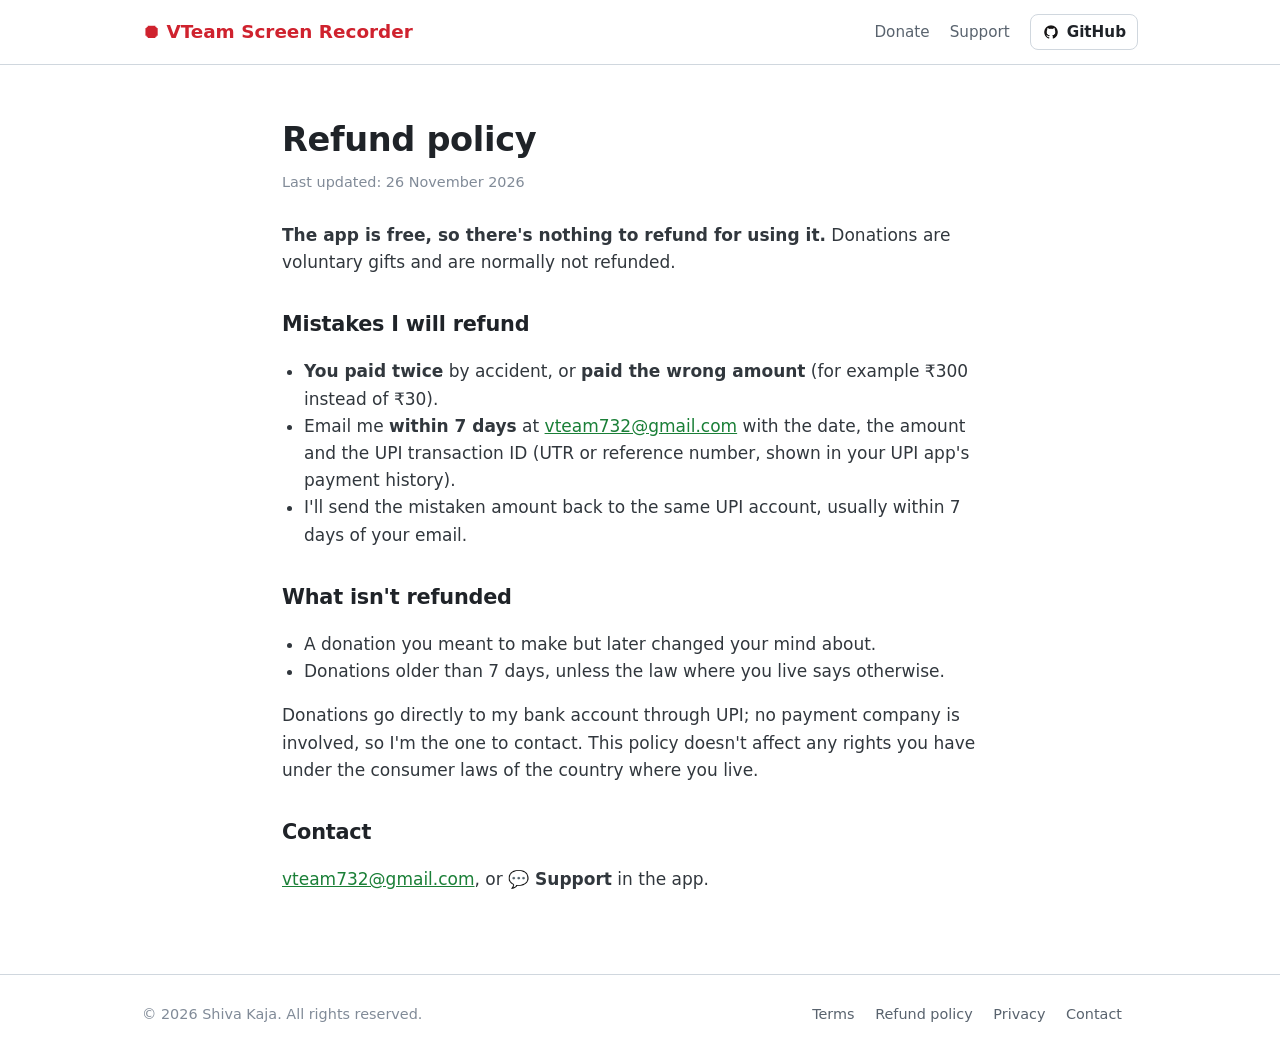
==== docs/refund.html @ 03bdc4d3 "VTeam Screen Recorder v1.0.0 Free Windows screen recorder: full screen as one MP4 with PC sound and " ====
<!DOCTYPE html>
<html lang="en">
<head>
  <meta charset="utf-8">
  <meta name="viewport" content="width=device-width, initial-scale=1">
  <title>Refund policy · VTeam Screen Recorder</title>
  <link rel="stylesheet" href="style.css">
  <link rel="icon" href="data:image/svg+xml,%3Csvg xmlns='http://www.w3.org/2000/svg' viewBox='0 0 100 100'%3E%3Ccircle cx='50' cy='50' r='40' fill='%23CF222E'/%3E%3C/svg%3E">
  <style>.brand { color: var(--red); } .brand:hover { color: #A40E26; }</style>
</head>
<body>

<header class="site-header">
  <div class="wrap">
    <a class="brand" href="./">⏺ VTeam Screen Recorder</a>
    <nav class="nav">
      <a href="./#donate">Donate</a>
      <a href="./#support">Support</a>
      <a class="gh" href="https://github.com/souldraft?tab=repositories" target="_blank" rel="noopener" title="My apps on GitHub" aria-label="Shiva Kaja's GitHub repositories"><img src="github-mark.png" alt="" width="18" height="18">GitHub</a>
    </nav>
  </div>
</header>

<main class="page">
  <h1>Refund policy</h1>
  <p class="updated">Last updated: 26 November 2026</p>

  <p><strong>The app is free, so there's nothing to refund for using it.</strong> Donations are voluntary gifts and are normally not refunded.</p>

  <h2>Mistakes I will refund</h2>
  <ul>
    <li><strong>You paid twice</strong> by accident, or <strong>paid the wrong amount</strong> (for example ₹300 instead of ₹30).</li>
    <li>Email me <strong>within 7 days</strong> at <a href="mailto:vteam732@gmail.com">vteam732@gmail.com</a> with the date, the amount and the UPI transaction ID (UTR or reference number, shown in your UPI app's payment history).</li>
    <li>I'll send the mistaken amount back to the same UPI account, usually within 7 days of your email.</li>
  </ul>

  <h2>What isn't refunded</h2>
  <ul>
    <li>A donation you meant to make but later changed your mind about.</li>
    <li>Donations older than 7 days, unless the law where you live says otherwise.</li>
  </ul>

  <p>Donations go directly to my bank account through UPI; no payment company is involved, so I'm the one to contact. This policy doesn't affect any rights you have under the consumer laws of the country where you live.</p>

  <h2>Contact</h2>
  <p><a href="mailto:vteam732@gmail.com">vteam732@gmail.com</a>, or <strong>💬 Support</strong> in the app.</p>
</main>

<footer class="site-footer">
  <div class="wrap">
    <div>© 2026 Shiva Kaja. All rights reserved.</div>
    <div>
      <a href="terms.html">Terms</a>
      <a href="refund.html">Refund policy</a>
      <a href="privacy.html">Privacy</a>
      <a href="mailto:vteam732@gmail.com">Contact</a>
    </div>
  </div>
</footer>

</body>
</html>
---- docs/style.css ----
/* Video Downloader website: white theme, green accent (same as the app) */
:root {
  --green: #1A7F37;
  --green-hover: #156D2E;
  --green-soft: #DAFBE1;
  --text: #1F2328;
  --muted: #59636E;
  --faint: #818B98;
  --border: #D0D7DE;
  --surface: #F6F8FA;
  --amber-bg: #FFF8C5;
  --amber-border: #D4A72C;
  --amber-text: #7D4E00;
  --red: #CF222E;
  --radius: 10px;
  --max: 1040px;
}

* { box-sizing: border-box; }

html { -webkit-text-size-adjust: 100%; }

body {
  margin: 0;
  font-family: "Segoe UI", system-ui, -apple-system, Roboto, "Helvetica Neue", Arial, sans-serif;
  font-size: 17px;
  line-height: 1.6;
  color: var(--text);
  background: #FFFFFF;
}

a { color: var(--green); }
a:hover { color: var(--green-hover); }

code, .mono {
  font-family: "Cascadia Mono", Consolas, "SFMono-Regular", Menlo, monospace;
  font-size: 0.88em;
}

code {
  background: var(--surface);
  border: 1px solid var(--border);
  border-radius: 6px;
  padding: 0.1em 0.4em;
}

.wrap { max-width: var(--max); margin: 0 auto; padding: 0 22px; }

/* ---------- header ---------- */
.site-header { border-bottom: 1px solid var(--border); background: #FFFFFF; }
.site-header .wrap { display: flex; align-items: center; justify-content: space-between; gap: 16px; min-height: 64px; flex-wrap: wrap; }
.brand { font-weight: 700; font-size: 1.15rem; color: var(--green); text-decoration: none; white-space: nowrap; }
.brand:hover { color: var(--green-hover); }
.nav { display: flex; gap: 20px; flex-wrap: wrap; }
.nav a { color: var(--muted); text-decoration: none; font-size: 0.95rem; }
.nav a:hover { color: var(--text); }

/* ---------- buttons ---------- */
.btn {
  display: inline-block;
  padding: 12px 22px;
  border-radius: 8px;
  font-weight: 600;
  font-size: 1rem;
  text-decoration: none;
  border: 1px solid transparent;
  cursor: pointer;
  font-family: inherit;
}
.btn-primary { background: var(--green); color: #FFFFFF; }
.btn-primary:hover { background: var(--green-hover); color: #FFFFFF; }
.btn-secondary { background: #FFFFFF; color: var(--text); border-color: var(--border); }
.btn-secondary:hover { background: var(--surface); color: var(--text); }
.btn[aria-disabled="true"], .btn:disabled { background: var(--surface); color: var(--faint); border-color: var(--border); cursor: not-allowed; }
.btn-block { display: block; width: 100%; text-align: center; }

/* ---------- hero ---------- */
.hero { padding: 64px 0 40px; text-align: center; }
.hero h1 { font-size: clamp(2rem, 5vw, 3rem); line-height: 1.15; margin: 0 0 16px; letter-spacing: -0.02em; }
.hero h1 span { color: var(--green); }
.hero p.lead { font-size: 1.2rem; color: var(--muted); max-width: 640px; margin: 0 auto 28px; }
.hero .actions { display: flex; gap: 12px; justify-content: center; flex-wrap: wrap; }
.hero .small { color: var(--faint); font-size: 0.9rem; margin-top: 14px; }

.shot { margin: 36px auto 0; max-width: 900px; }
.shot img { width: 100%; height: auto; border: 1px solid var(--border); border-radius: var(--radius); box-shadow: 0 8px 30px rgba(31, 35, 40, 0.10); }
.shot figcaption { color: var(--faint); font-size: 0.85rem; margin-top: 8px; text-align: center; }

/* ---------- sections ---------- */
section { padding: 56px 0; }
section.alt { background: var(--surface); border-top: 1px solid var(--border); border-bottom: 1px solid var(--border); }
h2 { font-size: 1.8rem; margin: 0 0 8px; letter-spacing: -0.01em; }
h3 { font-size: 1.12rem; margin: 0 0 6px; }
.section-lead { color: var(--muted); margin: 0 0 32px; }

.grid { display: grid; gap: 18px; grid-template-columns: repeat(auto-fit, minmax(260px, 1fr)); }
.card { background: #FFFFFF; border: 1px solid var(--border); border-radius: var(--radius); padding: 22px; }
.card p { margin: 0; color: var(--muted); }
.card .icon { font-size: 1.5rem; margin-bottom: 8px; }

/* ---------- pricing ---------- */
.plans { display: grid; gap: 20px; grid-template-columns: repeat(auto-fit, minmax(280px, 1fr)); max-width: 820px; margin: 0 auto; }
.plan { background: #FFFFFF; border: 1px solid var(--border); border-radius: var(--radius); padding: 28px; display: flex; flex-direction: column; }
.plan.pro { border: 2px solid var(--green); }
.plan .price { font-size: 2.2rem; font-weight: 700; margin: 6px 0 2px; }
.plan .price small { font-size: 1rem; font-weight: 400; color: var(--muted); }
.plan ul { list-style: none; padding: 0; margin: 18px 0 24px; flex: 1; }
.plan li { padding: 6px 0 6px 28px; position: relative; }
.plan li::before { content: "✓"; position: absolute; left: 0; color: var(--green); font-weight: 700; }
.plan li.no { color: var(--faint); }
.plan li.no::before { content: "–"; color: var(--faint); }
.badge { display: inline-block; font-size: 0.78rem; font-weight: 700; letter-spacing: 0.04em; text-transform: uppercase; color: var(--green); background: var(--green-soft); border-radius: 999px; padding: 3px 10px; }

.note { background: var(--amber-bg); border: 1px solid var(--amber-border); color: var(--amber-text); border-radius: 8px; padding: 12px 16px; font-size: 0.95rem; }
.note-plain { background: var(--surface); border: 1px solid var(--border); border-radius: 8px; padding: 12px 16px; font-size: 0.95rem; color: var(--muted); }

/* ---------- steps ---------- */
ol.steps { counter-reset: step; list-style: none; padding: 0; margin: 0; display: grid; gap: 14px; }
ol.steps li { counter-increment: step; position: relative; padding: 14px 16px 14px 60px; background: #FFFFFF; border: 1px solid var(--border); border-radius: var(--radius); }
ol.steps li::before { content: counter(step); position: absolute; left: 16px; top: 13px; width: 30px; height: 30px; border-radius: 50%; background: var(--green); color: #FFFFFF; font-weight: 700; display: flex; align-items: center; justify-content: center; font-size: 0.95rem; }

/* ---------- FAQ ---------- */
details { border: 1px solid var(--border); border-radius: var(--radius); padding: 14px 18px; background: #FFFFFF; margin-bottom: 10px; }
details summary { cursor: pointer; font-weight: 600; }
details p { margin: 10px 0 0; color: var(--muted); }

/* ---------- text pages (terms, privacy, refund) ---------- */
.page { max-width: 760px; margin: 0 auto; padding: 48px 22px 64px; }
.page h1 { font-size: 2.1rem; margin: 0 0 4px; letter-spacing: -0.01em; }
.page .updated { color: var(--faint); font-size: 0.9rem; margin: 0 0 28px; }
.page h2 { font-size: 1.3rem; margin: 32px 0 8px; }
.page p, .page li { color: #31373D; }
.page ul { padding-left: 22px; }

/* ---------- thanks page ---------- */
.keybox { display: flex; gap: 10px; flex-wrap: wrap; align-items: stretch; margin: 12px 0 8px; }
.keybox output { flex: 1; min-width: 220px; font-family: "Cascadia Mono", Consolas, Menlo, monospace; font-size: 1.05rem; background: var(--surface); border: 1px solid var(--border); border-radius: 8px; padding: 12px 14px; word-break: break-all; user-select: all; }
.hidden { display: none !important; }

/* ---------- footer ---------- */
.site-footer { border-top: 1px solid var(--border); padding: 28px 0 36px; color: var(--faint); font-size: 0.9rem; }
.site-footer .wrap { display: flex; justify-content: space-between; gap: 16px; flex-wrap: wrap; }
.site-footer a { color: var(--muted); text-decoration: none; margin-right: 16px; }
.site-footer a:hover { color: var(--text); }

@media (max-width: 600px) {
  body { font-size: 16px; }
  .hero { padding: 40px 0 28px; }
  section { padding: 40px 0; }
  .nav { gap: 14px; }
}

/* GitHub link in the header (official GitHub mark, links to my repositories) */
.nav { align-items: center; }
.nav a.gh { display: inline-flex; align-items: center; gap: 7px; color: var(--text); border: 1px solid var(--border); border-radius: 8px; padding: 5px 11px; font-weight: 600; }
.nav a.gh:hover { background: var(--surface); }
.nav a.gh img { display: block; }
.eyebrow { display: inline-block; font-size: 0.85rem; font-weight: 700; letter-spacing: 0.05em; text-transform: uppercase; color: var(--green); margin: 0 0 14px; }

/* donate box */
.amounts { display: grid; grid-template-columns: repeat(5, 1fr); gap: 6px; }
.amounts button { font: inherit; font-weight: 700; padding: 9px 0; border-radius: 8px; border: 1px solid var(--border); background: #FFFFFF; color: var(--text); cursor: pointer; }
.amounts button:hover { background: var(--surface); }
.amounts button[aria-pressed="true"] { background: var(--green); border-color: var(--green); color: #FFFFFF; }
.qr { display: flex; justify-content: center; margin: 16px 0 8px; }
.qr img { width: 220px; height: 220px; border: 1px solid var(--border); border-radius: 8px; image-rendering: pixelated; }
.upi-id { text-align: center; margin: 4px 0 12px; font-size: 0.95rem; }
.link-btn { font: inherit; font-size: 0.9rem; background: none; border: none; color: var(--green); cursor: pointer; text-decoration: underline; padding: 0 4px; }
.small-note { color: var(--faint); font-size: 0.85rem; margin: 10px 0 0; }
.mobile-only { display: none; }
@media (max-width: 760px), (pointer: coarse) { .mobile-only { display: block; } }
.consent { display: flex; gap: 10px; align-items: flex-start; margin: 14px 0 0; padding: 12px; background: var(--surface); border: 1px solid var(--border); border-radius: 8px; font-size: 0.9rem; line-height: 1.45; cursor: pointer; }
.consent input { width: 20px; height: 20px; margin: 1px 0 0; flex: none; accent-color: var(--green); cursor: pointer; }
.qr-locked { width: 220px; height: 220px; display: flex; align-items: center; justify-content: center; text-align: center; color: var(--faint); background: var(--surface); border: 1px solid var(--border); border-radius: 8px; font-size: 0.95rem; }
.amount-note { text-align: center; color: var(--muted); font-size: 0.9rem; margin: 0 0 4px; }
.link-btn:disabled { color: var(--faint); cursor: not-allowed; text-decoration: none; }
.btn[aria-disabled="true"].btn-primary { background: var(--surface); color: var(--faint); border-color: var(--border); cursor: not-allowed; }
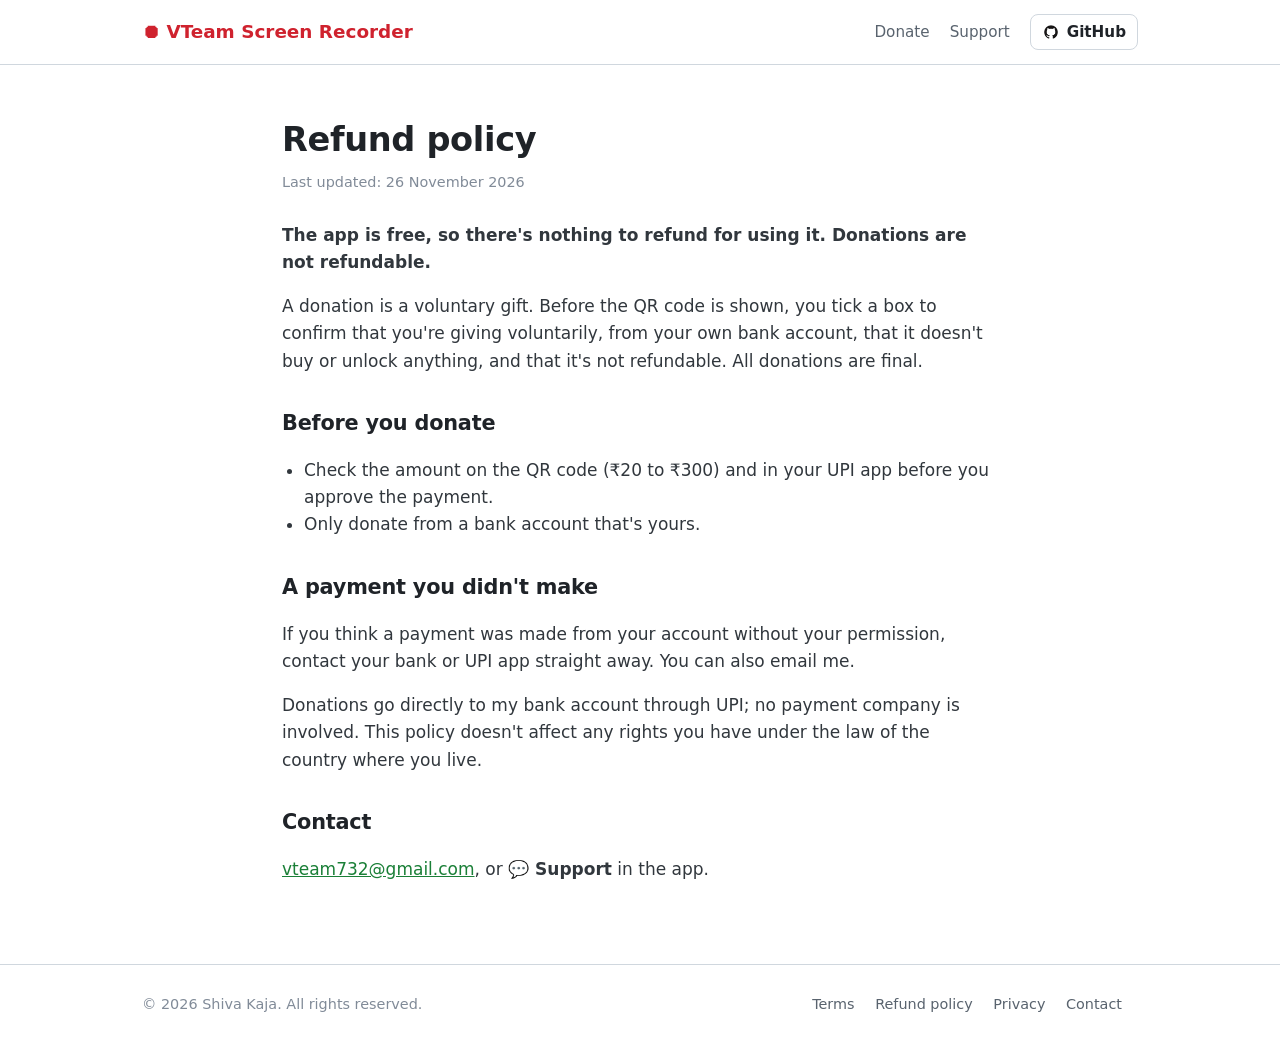
==== commit 2ad9a213: "Donations are final: refund, terms and privacy pages match the tick box Co-Authored-By: Claude Opus " ====
--- a/docs/refund.html
+++ b/docs/refund.html
@@ -25,22 +25,20 @@
   <h1>Refund policy</h1>
   <p class="updated">Last updated: 26 November 2026</p>
 
-  <p><strong>The app is free, so there's nothing to refund for using it.</strong> Donations are voluntary gifts and are normally not refunded.</p>
+  <p><strong>The app is free, so there's nothing to refund for using it. Donations are not refundable.</strong></p>
 
-  <h2>Mistakes I will refund</h2>
+  <p>A donation is a voluntary gift. Before the QR code is shown, you tick a box to confirm that you're giving voluntarily, from your own bank account, that it doesn't buy or unlock anything, and that it's not refundable. All donations are final.</p>
+
+  <h2>Before you donate</h2>
   <ul>
-    <li><strong>You paid twice</strong> by accident, or <strong>paid the wrong amount</strong> (for example ₹300 instead of ₹30).</li>
-    <li>Email me <strong>within 7 days</strong> at <a href="mailto:vteam732@gmail.com">vteam732@gmail.com</a> with the date, the amount and the UPI transaction ID (UTR or reference number, shown in your UPI app's payment history).</li>
-    <li>I'll send the mistaken amount back to the same UPI account, usually within 7 days of your email.</li>
+    <li>Check the amount on the QR code (₹20 to ₹300) and in your UPI app before you approve the payment.</li>
+    <li>Only donate from a bank account that's yours.</li>
   </ul>
 
-  <h2>What isn't refunded</h2>
-  <ul>
-    <li>A donation you meant to make but later changed your mind about.</li>
-    <li>Donations older than 7 days, unless the law where you live says otherwise.</li>
-  </ul>
+  <h2>A payment you didn't make</h2>
+  <p>If you think a payment was made from your account without your permission, contact your bank or UPI app straight away. You can also email me.</p>
 
-  <p>Donations go directly to my bank account through UPI; no payment company is involved, so I'm the one to contact. This policy doesn't affect any rights you have under the consumer laws of the country where you live.</p>
+  <p>Donations go directly to my bank account through UPI; no payment company is involved. This policy doesn't affect any rights you have under the law of the country where you live.</p>
 
   <h2>Contact</h2>
   <p><a href="mailto:vteam732@gmail.com">vteam732@gmail.com</a>, or <strong>💬 Support</strong> in the app.</p>
